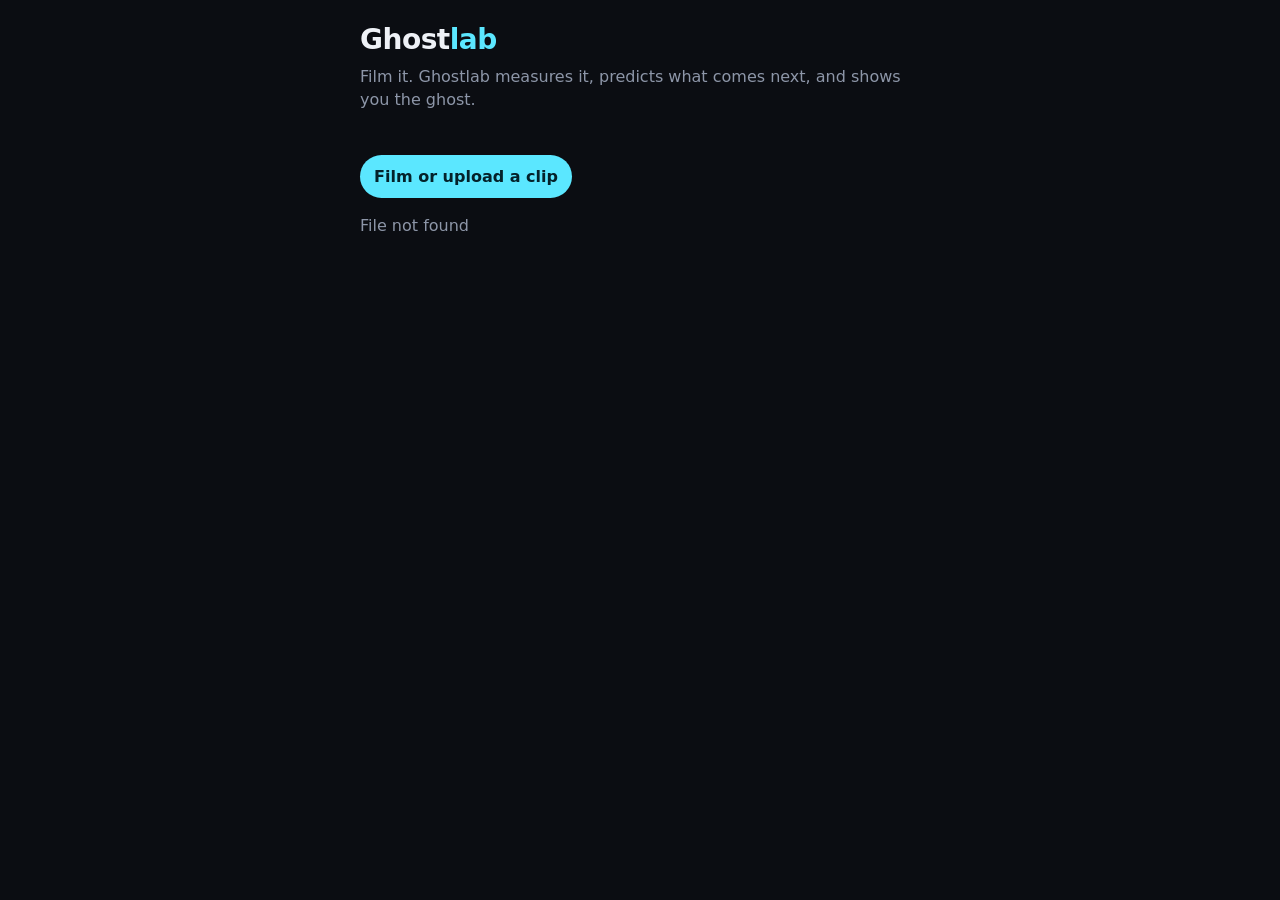
==== web/index.html @ 35b09464 "Phone web app: server, what-if simulate, UI, synthetic dev demos" ====
<!doctype html>
<html lang="en">
<head>
<meta charset="utf-8">
<meta name="viewport" content="width=device-width, initial-scale=1, viewport-fit=cover">
<title>Ghostlab</title>
<link rel="stylesheet" href="style.css">
</head>
<body>
<header>
  <h1>Ghost<span>lab</span></h1>
  <p>Film it. Ghostlab measures it, predicts what comes next, and shows you the ghost.</p>
</header>
<main>
  <section class="picker">
    <div id="demos" class="chips"></div>
    <label class="film">Film or upload a clip<input id="file" type="file" accept="video/*" capture="environment" hidden></label>
  </section>
  <section class="stage" id="stage" hidden>
    <div class="vwrap"><video id="video" playsinline muted loop controls></video><canvas id="overlay"></canvas></div>
    <div class="legend"><i class="real"></i> real path <i class="ghost"></i> ghost twin <i class="what"></i> what-if</div>
  </section>
  <section class="card trust" id="trust" hidden></section>
  <section class="card" id="whatif" hidden>
    <h2>What if&hellip;</h2>
    <div class="chips" id="presets"></div>
    <label>Gravity <b id="gval"></b> m/s&sup2;<input id="g" type="range" min="1" max="26" step="0.1"></label>
    <label id="erow">Bounciness <b id="eval"></b><input id="e" type="range" min="0.1" max="0.98" step="0.01"></label>
  </section>
  <section class="card" id="numbers" hidden></section>
  <section class="card" id="words" hidden></section>
  <p id="msg" class="msg"></p>
</main>
<script src="app.js"></script>
</body>
</html>
---- web/style.css ----
:root{--bg:#0b0d12;--card:#151922;--ink:#eef1f6;--mute:#8d96a8;--real:#ff9f43;--ghost:#5be7ff;--what:#c58bff;--ok:#3ddc97;--bad:#ff5d6c}
*{box-sizing:border-box}
body{margin:0;background:var(--bg);color:var(--ink);font:16px/1.45 system-ui,-apple-system,Segoe UI,sans-serif;padding:0 16px env(safe-area-inset-bottom)}
header{padding:20px 0 8px;max-width:560px;margin:auto}
h1{margin:0;font-size:28px;letter-spacing:-.5px}h1 span{color:var(--ghost)}
header p{margin:4px 0 0;color:var(--mute)}
main{max-width:560px;margin:auto;padding-bottom:40px}
.chips{display:flex;flex-wrap:wrap;gap:8px;margin:12px 0}
.chip,.film{background:var(--card);border:1px solid #262c3a;color:var(--ink);padding:10px 14px;border-radius:999px;font:inherit;cursor:pointer}
.chip.on{border-color:var(--ghost);color:var(--ghost)}
.film{display:inline-block;background:var(--ghost);color:#04222a;font-weight:600;border:0}
.vwrap{position:relative;border-radius:14px;overflow:hidden;background:#000}
video,canvas{display:block;width:100%;height:auto}
canvas{position:absolute;inset:0;pointer-events:none}
.legend{display:flex;gap:14px;font-size:13px;color:var(--mute);margin:8px 2px;align-items:center}
.legend i{display:inline-block;width:10px;height:10px;border-radius:50%;margin-right:4px}
.real{background:var(--real)}.ghost{background:var(--ghost)}.what{background:var(--what)}
.card{background:var(--card);border-radius:14px;padding:14px 16px;margin:12px 0}
.card h2{margin:0 0 6px;font-size:17px}
.badge{display:inline-block;padding:3px 10px;border-radius:999px;font-weight:700;font-size:13px}
.badge.ok{background:rgba(61,220,151,.15);color:var(--ok)}.badge.bad{background:rgba(255,93,108,.15);color:var(--bad)}
.big{font-size:30px;font-weight:700;letter-spacing:-1px}
label{display:block;margin:12px 0 0;color:var(--mute)}label b{color:var(--ink)}
input[type=range]{width:100%;margin:8px 0 0;accent-color:var(--what)}
table{width:100%;border-collapse:collapse}td{padding:5px 0;border-top:1px solid #20263a}td:last-child{text-align:right;font-variant-numeric:tabular-nums}
.msg{color:var(--mute);min-height:1.4em}
.sub{color:var(--mute);font-size:14px}
[hidden]{display:none!important}
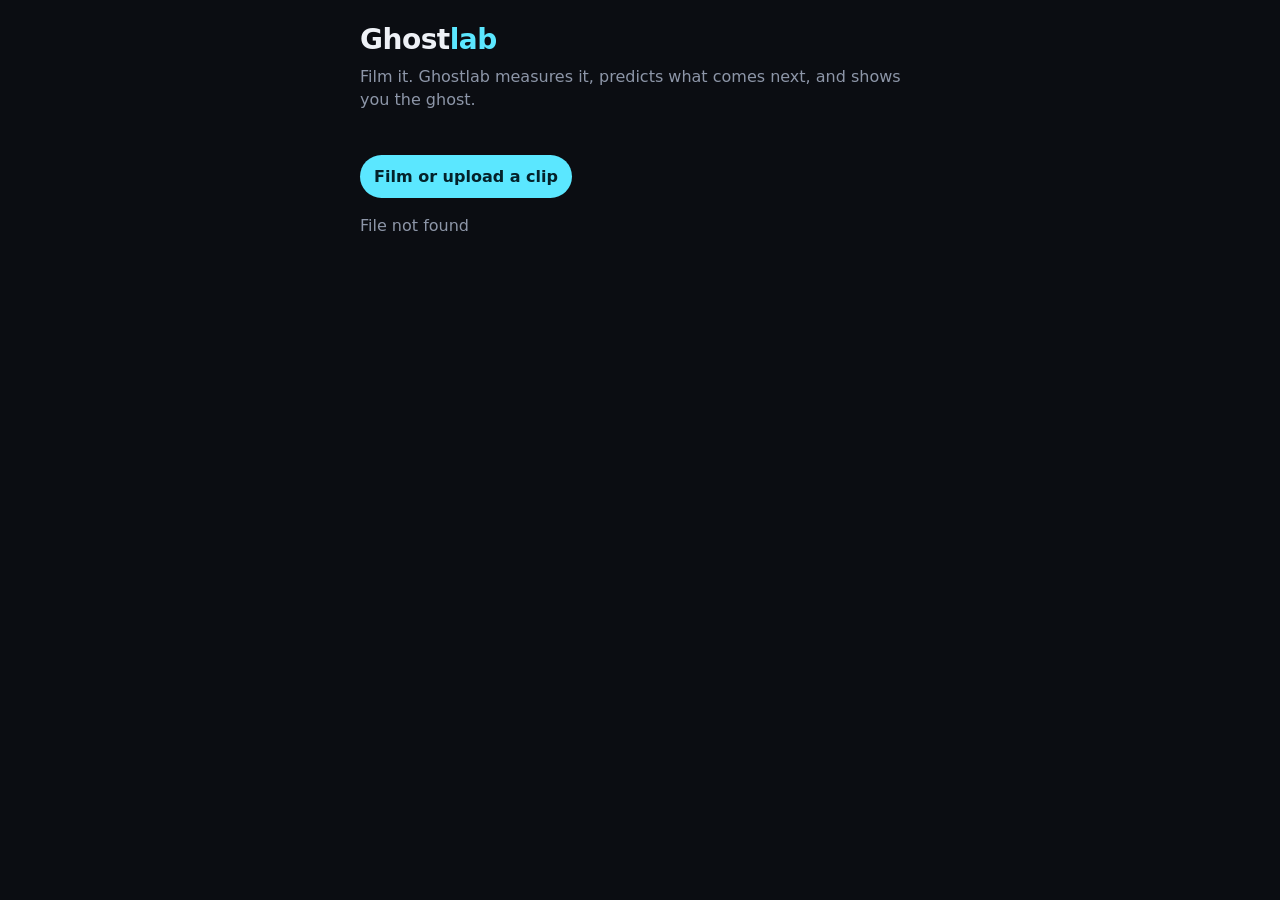
==== commit 1fb2acee: "Spoken and typed what-ifs: Muse Voice Transcribe client, keyword intent, mic UI" ====
--- a/web/index.html
+++ b/web/index.html
@@ -24,6 +24,8 @@
   <section class="card" id="whatif" hidden>
     <h2>What if&hellip;</h2>
     <div class="chips" id="presets"></div>
+    <div class="say"><input id="say" type="text" placeholder="Say or type: what if this was on Mars?"><button class="chip" id="mic">Speak</button></div>
+    <p class="sub" id="heard"></p>
     <label>Gravity <b id="gval"></b> m/s&sup2;<input id="g" type="range" min="1" max="26" step="0.1"></label>
     <label id="erow">Bounciness <b id="eval"></b><input id="e" type="range" min="0.1" max="0.98" step="0.01"></label>
   </section>
--- a/web/style.css
+++ b/web/style.css
@@ -26,3 +26,4 @@
 .msg{color:var(--mute);min-height:1.4em}
 .sub{color:var(--mute);font-size:14px}
 [hidden]{display:none!important}
+.say{display:flex;gap:8px}.say input{flex:1;background:#0f121a;border:1px solid #262c3a;color:var(--ink);border-radius:999px;padding:10px 14px;font:inherit;min-width:0}
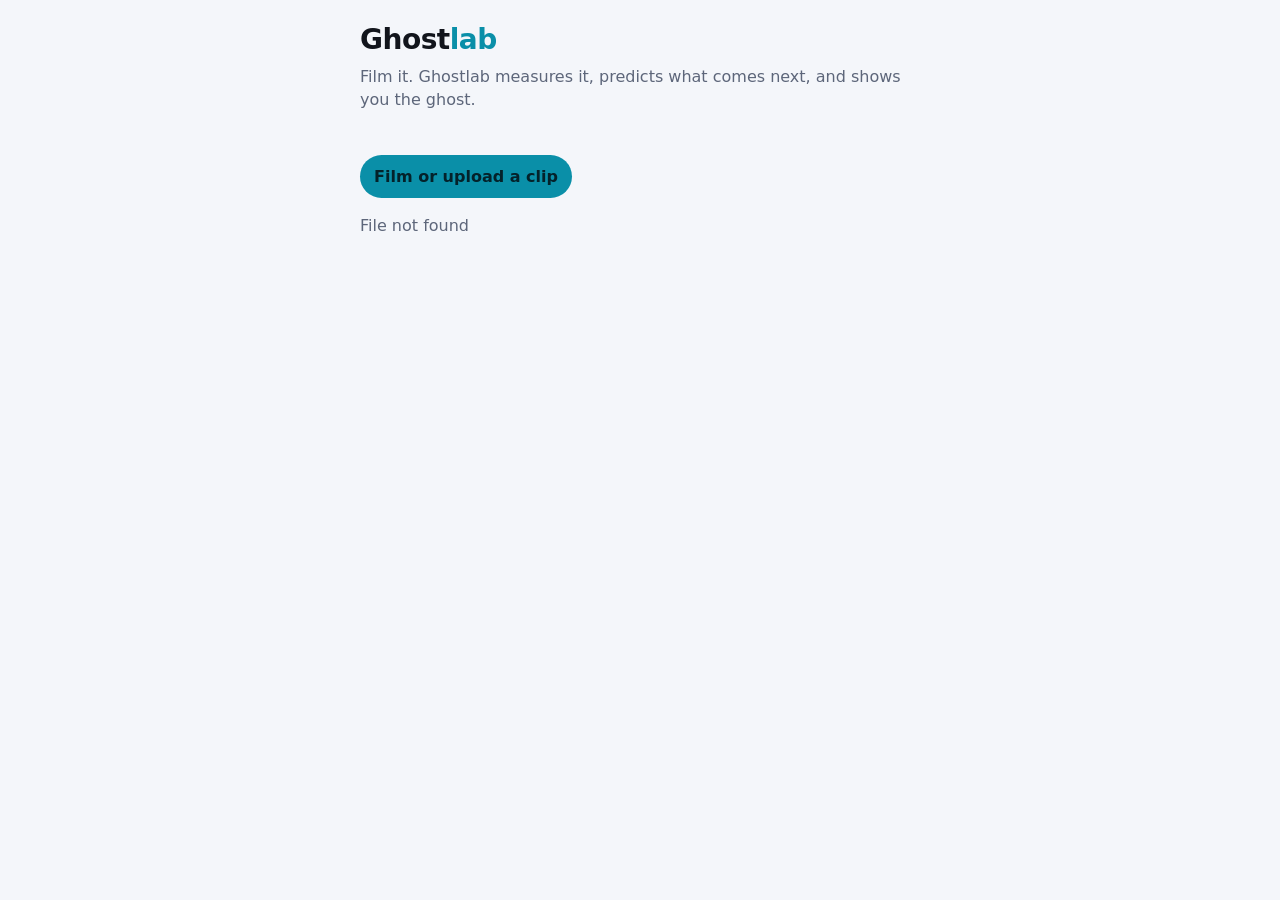
==== commit bcdb7500: "Prediction-test chart from the blind model, refused twins withhold numbers, PWA manifest, light them" ====
--- a/web/index.html
+++ b/web/index.html
@@ -4,6 +4,9 @@
 <meta charset="utf-8">
 <meta name="viewport" content="width=device-width, initial-scale=1, viewport-fit=cover">
 <title>Ghostlab</title>
+<meta name="theme-color" content="#0b0d12">
+<link rel="icon" href="icon.svg" type="image/svg+xml">
+<link rel="manifest" href="manifest.webmanifest">
 <link rel="stylesheet" href="style.css">
 </head>
 <body>
@@ -17,10 +20,15 @@
     <label class="film">Film or upload a clip<input id="file" type="file" accept="video/*" capture="environment" hidden></label>
   </section>
   <section class="stage" id="stage" hidden>
-    <div class="vwrap"><video id="video" playsinline muted loop controls></video><canvas id="overlay"></canvas></div>
+    <div class="vwrap"><span id="tag" class="tag" hidden></span><video id="video" playsinline muted loop controls></video><canvas id="overlay"></canvas></div>
     <div class="legend"><i class="real"></i> real path <i class="ghost"></i> ghost twin <i class="what"></i> what-if</div>
   </section>
   <section class="card trust" id="trust" hidden></section>
+  <section class="card" id="chart" hidden>
+    <h2>The prediction test</h2>
+    <canvas id="plot" role="img" aria-label="Height over time: real points, the fitted curve, and where the prediction began"></canvas>
+    <p class="sub">Everything left of the dashed line was used to fit. Everything right of it was predicted blind.</p>
+  </section>
   <section class="card" id="whatif" hidden>
     <h2>What if&hellip;</h2>
     <div class="chips" id="presets"></div>
@@ -31,7 +39,7 @@
   </section>
   <section class="card" id="numbers" hidden></section>
   <section class="card" id="words" hidden></section>
-  <p id="msg" class="msg"></p>
+  <p id="msg" class="msg" role="status" aria-live="polite"></p>
 </main>
 <script src="app.js"></script>
 </body>
--- a/web/style.css
+++ b/web/style.css
@@ -27,3 +27,10 @@
 .sub{color:var(--mute);font-size:14px}
 [hidden]{display:none!important}
 .say{display:flex;gap:8px}.say input{flex:1;background:#0f121a;border:1px solid #262c3a;color:var(--ink);border-radius:999px;padding:10px 14px;font:inherit;min-width:0}
+#plot{position:static;width:100%;height:190px;margin:6px 0}
+.tag{position:absolute;top:10px;left:10px;z-index:2;background:rgba(0,0,0,.6);color:#ffd9a0;font-size:12px;padding:3px 9px;border-radius:999px}
+.chip:focus-visible,.film:focus-within,input:focus-visible{outline:2px solid var(--ghost);outline-offset:2px}
+.chip{min-height:44px}.spin{display:inline-block;width:14px;height:14px;border:2px solid var(--mute);border-top-color:var(--ghost);border-radius:50%;animation:sp 1s linear infinite;vertical-align:-2px;margin-right:6px}
+@keyframes sp{to{transform:rotate(360deg)}}
+@media (prefers-reduced-motion:reduce){.spin{animation:none}}
+@media (prefers-color-scheme:light){:root{--ghost:#0a8fa8;--what:#8a4fd6;--real:#e07b12;--bg:#f4f6fa;--card:#fff;--ink:#12151c;--mute:#5d667a}.chip,.film{border-color:#dfe3ec}.say input{background:#f4f6fa;border-color:#dfe3ec}td{border-color:#e6e9f1}}
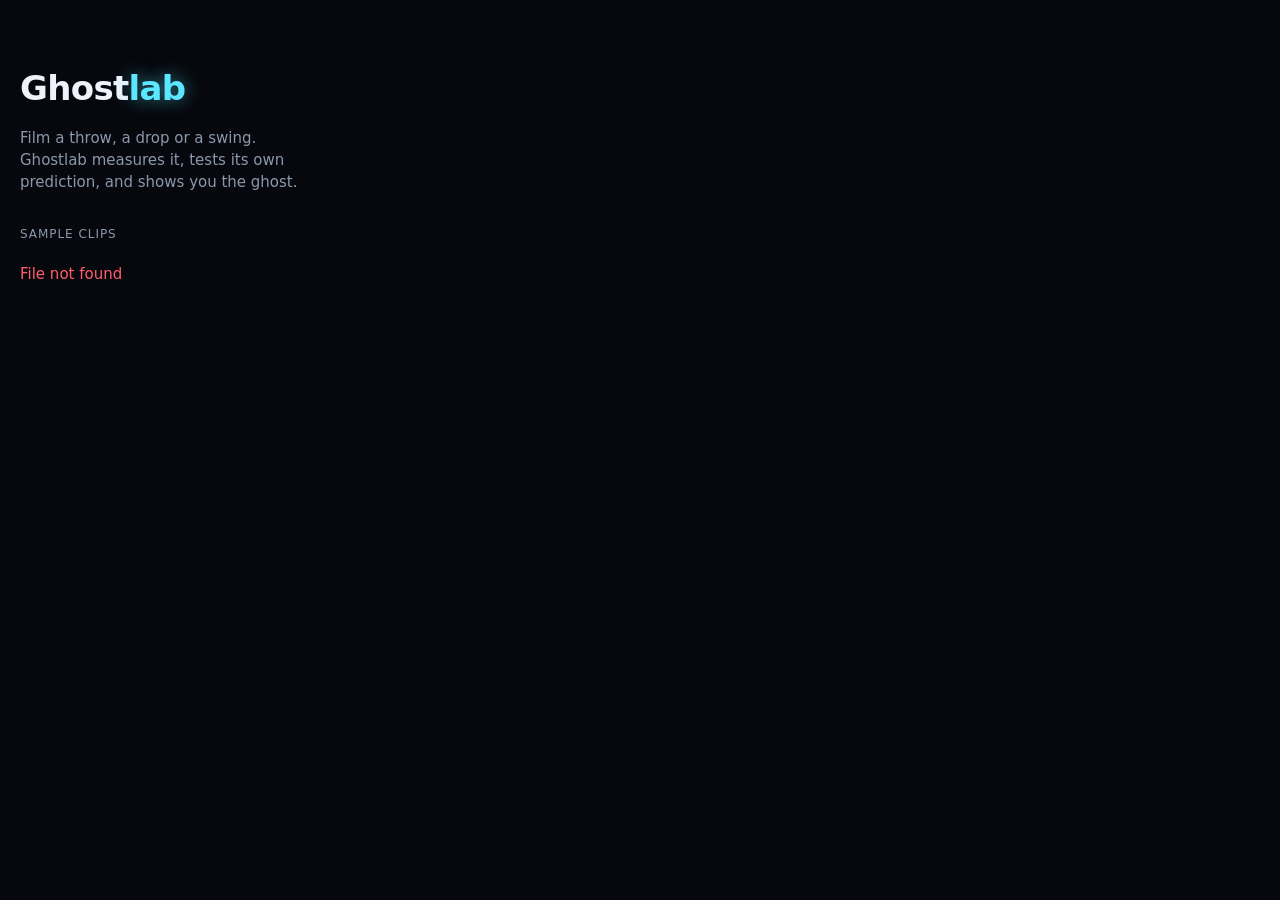
==== commit 17b8d144: "Dark shell, design tokens, screen state machine and ghost canvas module; sample clips re-encoded to " ====
--- a/web/index.html
+++ b/web/index.html
@@ -4,43 +4,34 @@
 <meta charset="utf-8">
 <meta name="viewport" content="width=device-width, initial-scale=1, viewport-fit=cover">
 <title>Ghostlab</title>
-<meta name="theme-color" content="#0b0d12">
+<meta name="theme-color" content="#06080d">
 <link rel="icon" href="icon.svg" type="image/svg+xml">
 <link rel="manifest" href="manifest.webmanifest">
 <link rel="stylesheet" href="style.css">
 </head>
-<body>
-<header>
-  <h1>Ghost<span>lab</span></h1>
-  <p>Film it. Ghostlab measures it, predicts what comes next, and shows you the ghost.</p>
-</header>
-<main>
-  <section class="picker">
-    <div id="demos" class="chips"></div>
-    <label class="film">Film or upload a clip<input id="file" type="file" accept="video/*" capture="environment" hidden></label>
-  </section>
-  <section class="stage" id="stage" hidden>
-    <div class="vwrap"><span id="tag" class="tag" hidden></span><video id="video" playsinline muted loop controls></video><canvas id="overlay"></canvas></div>
-    <div class="legend"><i class="real"></i> real path <i class="ghost"></i> ghost twin <i class="what"></i> what-if</div>
-  </section>
-  <section class="card trust" id="trust" hidden></section>
-  <section class="card" id="chart" hidden>
-    <h2>The prediction test</h2>
-    <canvas id="plot" role="img" aria-label="Height over time: real points, the fitted curve, and where the prediction began"></canvas>
-    <p class="sub">Everything left of the dashed line was used to fit. Everything right of it was predicted blind.</p>
-  </section>
-  <section class="card" id="whatif" hidden>
-    <h2>What if&hellip;</h2>
-    <div class="chips" id="presets"></div>
-    <div class="say"><input id="say" type="text" placeholder="Say or type: what if this was on Mars?"><button class="chip" id="mic">Speak</button></div>
-    <p class="sub" id="heard"></p>
-    <label>Gravity <b id="gval"></b> m/s&sup2;<input id="g" type="range" min="1" max="26" step="0.1"></label>
-    <label id="erow">Bounciness <b id="eval"></b><input id="e" type="range" min="0.1" max="0.98" step="0.01"></label>
-  </section>
-  <section class="card" id="numbers" hidden></section>
-  <section class="card" id="words" hidden></section>
-  <p id="msg" class="msg" role="status" aria-live="polite"></p>
-</main>
-<script src="app.js"></script>
+<body data-screen="capture">
+<div id="stage"><video id="video" playsinline muted loop></video><canvas id="overlay"></canvas></div>
+
+<section data-screen="capture" class="screen">
+  <h1 class="wordmark">Ghost<span>lab</span></h1>
+  <p class="lede">Film a throw, a drop or a swing. Ghostlab measures it, tests its own prediction, and shows you the ghost.</p>
+  <p class="label">Sample clips</p>
+  <div id="demos" class="chips"></div>
+  <p class="msg" role="status" aria-live="polite"></p>
+</section>
+
+<section data-screen="analysing" class="screen" hidden></section>
+<section data-screen="confirm" class="screen" hidden></section>
+
+<section data-screen="verdict" class="screen over" hidden>
+  <span class="tag" hidden>Sample clip (synthetic)</span>
+  <div class="verdict-card">
+    <span class="badge"></span>
+    <span class="off"></span>
+  </div>
+</section>
+
+<section data-screen="playground" class="screen over" hidden></section>
+<script type="module" src="js/screens.js"></script>
 </body>
 </html>
--- a/web/style.css
+++ b/web/style.css
@@ -1,36 +1,39 @@
-:root{--bg:#0b0d12;--card:#151922;--ink:#eef1f6;--mute:#8d96a8;--real:#ff9f43;--ghost:#5be7ff;--what:#c58bff;--ok:#3ddc97;--bad:#ff5d6c}
-*{box-sizing:border-box}
-body{margin:0;background:var(--bg);color:var(--ink);font:16px/1.45 system-ui,-apple-system,Segoe UI,sans-serif;padding:0 16px env(safe-area-inset-bottom)}
-header{padding:20px 0 8px;max-width:560px;margin:auto}
-h1{margin:0;font-size:28px;letter-spacing:-.5px}h1 span{color:var(--ghost)}
-header p{margin:4px 0 0;color:var(--mute)}
-main{max-width:560px;margin:auto;padding-bottom:40px}
-.chips{display:flex;flex-wrap:wrap;gap:8px;margin:12px 0}
-.chip,.film{background:var(--card);border:1px solid #262c3a;color:var(--ink);padding:10px 14px;border-radius:999px;font:inherit;cursor:pointer}
-.chip.on{border-color:var(--ghost);color:var(--ghost)}
-.film{display:inline-block;background:var(--ghost);color:#04222a;font-weight:600;border:0}
-.vwrap{position:relative;border-radius:14px;overflow:hidden;background:#000}
-video,canvas{display:block;width:100%;height:auto}
-canvas{position:absolute;inset:0;pointer-events:none}
-.legend{display:flex;gap:14px;font-size:13px;color:var(--mute);margin:8px 2px;align-items:center}
-.legend i{display:inline-block;width:10px;height:10px;border-radius:50%;margin-right:4px}
-.real{background:var(--real)}.ghost{background:var(--ghost)}.what{background:var(--what)}
-.card{background:var(--card);border-radius:14px;padding:14px 16px;margin:12px 0}
-.card h2{margin:0 0 6px;font-size:17px}
-.badge{display:inline-block;padding:3px 10px;border-radius:999px;font-weight:700;font-size:13px}
-.badge.ok{background:rgba(61,220,151,.15);color:var(--ok)}.badge.bad{background:rgba(255,93,108,.15);color:var(--bad)}
-.big{font-size:30px;font-weight:700;letter-spacing:-1px}
-label{display:block;margin:12px 0 0;color:var(--mute)}label b{color:var(--ink)}
-input[type=range]{width:100%;margin:8px 0 0;accent-color:var(--what)}
-table{width:100%;border-collapse:collapse}td{padding:5px 0;border-top:1px solid #20263a}td:last-child{text-align:right;font-variant-numeric:tabular-nums}
-.msg{color:var(--mute);min-height:1.4em}
-.sub{color:var(--mute);font-size:14px}
-[hidden]{display:none!important}
-.say{display:flex;gap:8px}.say input{flex:1;background:#0f121a;border:1px solid #262c3a;color:var(--ink);border-radius:999px;padding:10px 14px;font:inherit;min-width:0}
-#plot{position:static;width:100%;height:190px;margin:6px 0}
-.tag{position:absolute;top:10px;left:10px;z-index:2;background:rgba(0,0,0,.6);color:#ffd9a0;font-size:12px;padding:3px 9px;border-radius:999px}
-.chip:focus-visible,.film:focus-within,input:focus-visible{outline:2px solid var(--ghost);outline-offset:2px}
-.chip{min-height:44px}.spin{display:inline-block;width:14px;height:14px;border:2px solid var(--mute);border-top-color:var(--ghost);border-radius:50%;animation:sp 1s linear infinite;vertical-align:-2px;margin-right:6px}
-@keyframes sp{to{transform:rotate(360deg)}}
-@media (prefers-reduced-motion:reduce){.spin{animation:none}}
-@media (prefers-color-scheme:light){:root{--ghost:#0a8fa8;--what:#8a4fd6;--real:#e07b12;--bg:#f4f6fa;--card:#fff;--ink:#12151c;--mute:#5d667a}.chip,.film{border-color:#dfe3ec}.say input{background:#f4f6fa;border-color:#dfe3ec}td{border-color:#e6e9f1}}
+:root {
+  --bg: #06080d; --card: #10141d; --ink: #eef3fb; --mute: #8b97ab;
+  --real: #ff9f43; --ghost: #5be7ff; --what: #c58bff; --ok: #3ddc84; --bad: #ff5d6c;
+  --glow: 0 0 18px rgba(91, 231, 255, .55);
+  --space-1: 6px; --space-2: 12px; --space-3: 20px; --space-4: 32px;
+  --t-1: 12px; --t-2: 15px; --t-3: 20px; --t-4: 34px;
+}
+* { box-sizing: border-box; }
+html, body { margin: 0; height: 100%; background: var(--bg); color: var(--ink); overflow-x: hidden;
+  font: var(--t-2)/1.45 system-ui, -apple-system, "Segoe UI", sans-serif; }
+button { font: inherit; color: inherit; }
+
+#stage { position: fixed; inset: 0; background: #000; display: none; }
+#stage video, #stage canvas { position: absolute; inset: 0; width: 100%; height: 100%; object-fit: contain; }
+body:not([data-screen="capture"]) #stage { display: block; }
+
+.screen { position: relative; z-index: 1; min-height: 100%; padding: calc(var(--space-4) + env(safe-area-inset-top)) var(--space-3) calc(var(--space-3) + env(safe-area-inset-bottom)); }
+.screen[hidden] { display: none; }
+.screen.over { position: fixed; inset: 0; pointer-events: none; min-height: 0; padding: 0; }
+.screen.over > * { pointer-events: auto; }
+
+.wordmark { font-size: var(--t-4); margin: var(--space-4) 0 var(--space-2); letter-spacing: -.02em; }
+.wordmark span { color: var(--ghost); text-shadow: var(--glow); }
+.lede { color: var(--mute); max-width: 32ch; }
+.label { color: var(--mute); font-size: var(--t-1); text-transform: uppercase; letter-spacing: .08em; margin: var(--space-4) 0 var(--space-1); }
+.chips { display: flex; flex-wrap: wrap; gap: var(--space-1); }
+.chip { background: var(--card); border: 1px solid #222a38; border-radius: 999px; padding: 8px 14px; cursor: pointer; }
+.chip:hover, .chip.on { border-color: var(--ghost); }
+.msg { color: var(--bad); min-height: 1.4em; }
+
+.tag { position: absolute; top: calc(var(--space-2) + env(safe-area-inset-top)); left: var(--space-2); background: rgba(6, 8, 13, .75);
+  border: 1px solid #222a38; border-radius: 999px; padding: 3px 10px; font-size: var(--t-1); color: var(--mute); }
+.verdict-card { position: absolute; left: 0; right: 0; bottom: 0; background: rgba(16, 20, 29, .92); backdrop-filter: blur(10px);
+  border-radius: 20px 20px 0 0; padding: var(--space-3) var(--space-3) calc(var(--space-3) + env(safe-area-inset-bottom));
+  display: flex; align-items: center; gap: var(--space-2); }
+.badge { font-weight: 700; letter-spacing: .08em; border-radius: 8px; padding: 6px 12px; }
+.badge.ok { background: rgba(61, 220, 132, .15); color: var(--ok); border: 1px solid var(--ok); }
+.badge.bad { background: rgba(255, 93, 108, .15); color: var(--bad); border: 1px solid var(--bad); }
+.off { font-size: var(--t-3); }
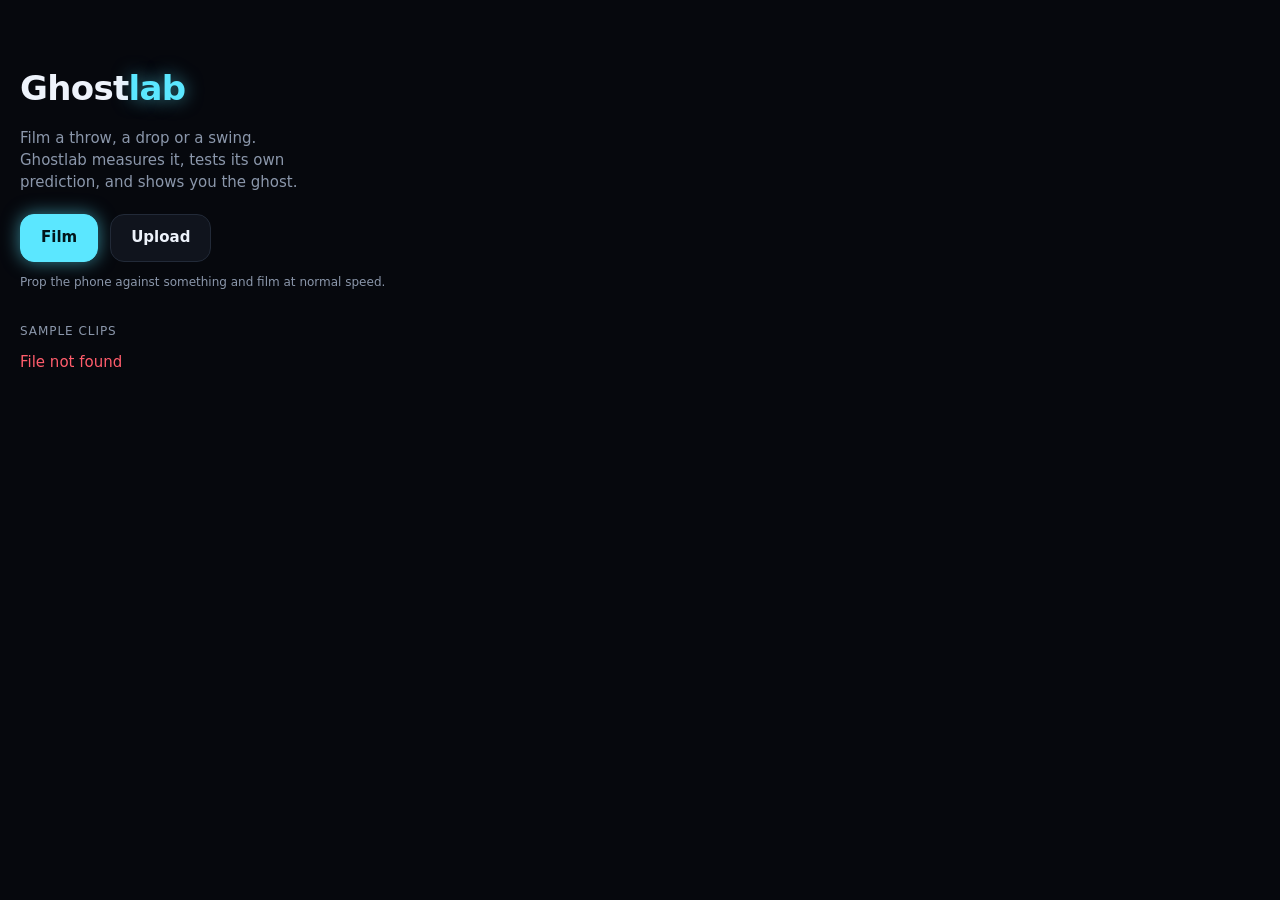
==== commit 84196593: "Capture, Analysing, Confirm, Verdict, Playground screens; voice what-ifs and in-browser clip export" ====
--- a/web/index.html
+++ b/web/index.html
@@ -15,23 +15,75 @@
 <section data-screen="capture" class="screen">
   <h1 class="wordmark">Ghost<span>lab</span></h1>
   <p class="lede">Film a throw, a drop or a swing. Ghostlab measures it, tests its own prediction, and shows you the ghost.</p>
+  <div class="actions">
+    <label class="btn primary">Film<input id="film-input" type="file" accept="video/*" capture="environment" hidden></label>
+    <label class="btn">Upload<input id="upload-input" type="file" accept="video/*" hidden></label>
+  </div>
+  <p class="hint">Prop the phone against something and film at normal speed.</p>
   <p class="label">Sample clips</p>
   <div id="demos" class="chips"></div>
   <p class="msg" role="status" aria-live="polite"></p>
 </section>
 
-<section data-screen="analysing" class="screen" hidden></section>
-<section data-screen="confirm" class="screen" hidden></section>
+<section data-screen="analysing" class="screen over" hidden>
+  <div class="scan" aria-hidden="true"></div>
+  <p class="status" role="status" aria-live="polite"><span class="spin"></span><span class="status-text"></span></p>
+  <div class="dock err" hidden>
+    <p class="err-text"></p>
+    <button class="btn primary" id="film-again">Film again</button>
+  </div>
+</section>
+
+<section data-screen="confirm" class="screen over" hidden>
+  <div class="dock">
+    <p class="label">Is this right?</p>
+    <p class="detected">Detected: <b class="obj"></b></p>
+    <p class="sub">Its size sets the scale of everything. Pick the real size.</p>
+    <div class="chips sizes"></div>
+    <label class="custom" hidden>Size in cm <input id="custom-cm" type="number" inputmode="decimal" min="1" max="999" step="any" placeholder="e.g. 7"></label>
+    <p class="msg" role="status" aria-live="polite"></p>
+    <button class="btn primary wide" id="confirm-go">Confirm and measure</button>
+  </div>
+</section>
 
 <section data-screen="verdict" class="screen over" hidden>
   <span class="tag" hidden>Sample clip (synthetic)</span>
-  <div class="verdict-card">
-    <span class="badge"></span>
-    <span class="off"></span>
+  <div class="dock sheet">
+    <div class="handle" role="button" tabindex="0" aria-label="Show the prediction test" aria-expanded="false"><i></i></div>
+    <div class="row">
+      <span class="badge"></span>
+      <span class="off"></span>
+    </div>
+    <p class="reason" hidden></p>
+    <div class="row buttons">
+      <button class="btn" id="replay">Replay</button>
+      <button class="btn primary" id="to-playground" hidden>What if&hellip;</button>
+      <button class="btn" id="film-again-v" hidden>Film again</button>
+    </div>
+    <div class="sheet-body" hidden>
+      <h2>The prediction test</h2>
+      <canvas id="plot" role="img" aria-label="Height over time: real points, the fitted curve, and where the prediction began"></canvas>
+      <p class="sub">Left of the dashed line was used to fit. Right of it was predicted blind.</p>
+      <div id="numbers"></div>
+      <div id="words"></div>
+    </div>
   </div>
 </section>
 
-<section data-screen="playground" class="screen over" hidden></section>
+<section data-screen="playground" class="screen over" hidden>
+  <button class="btn back" id="back">&larr; Back</button>
+  <div class="dock">
+    <div class="chips presets"></div>
+    <label class="slider">Gravity <b id="gval"></b> m/s&sup2;<input id="g" type="range" min="1" max="26" step="0.1"></label>
+    <label class="slider" id="erow">Bounciness <b id="eval"></b><input id="e" type="range" min="0.1" max="0.98" step="0.01"></label>
+    <div class="say"><input id="say" type="text" placeholder="Type: what if this was on Mars?" aria-label="What-if"><button class="btn mic" id="mic">Hold to talk</button></div>
+    <p class="sub heard"></p>
+    <div class="row buttons">
+      <button class="btn" id="export">Export clip</button>
+    </div>
+    <p class="msg" role="status" aria-live="polite"></p>
+  </div>
+</section>
 <script type="module" src="js/screens.js"></script>
 </body>
 </html>
--- a/web/style.css
+++ b/web/style.css
@@ -1,5 +1,5 @@
 :root {
-  --bg: #06080d; --card: #10141d; --ink: #eef3fb; --mute: #8b97ab;
+  --bg: #06080d; --card: #10141d; --ink: #eef3fb; --mute: #8b97ab; --line: #222a38;
   --real: #ff9f43; --ghost: #5be7ff; --what: #c58bff; --ok: #3ddc84; --bad: #ff5d6c;
   --glow: 0 0 18px rgba(91, 231, 255, .55);
   --space-1: 6px; --space-2: 12px; --space-3: 20px; --space-4: 32px;
@@ -8,7 +8,9 @@
 * { box-sizing: border-box; }
 html, body { margin: 0; height: 100%; background: var(--bg); color: var(--ink); overflow-x: hidden;
   font: var(--t-2)/1.45 system-ui, -apple-system, "Segoe UI", sans-serif; }
-button { font: inherit; color: inherit; }
+button, input { font: inherit; color: inherit; }
+[hidden] { display: none !important; }
+h2 { font-size: var(--t-2); margin: var(--space-3) 0 var(--space-1); }
 
 #stage { position: fixed; inset: 0; background: #000; display: none; }
 #stage video, #stage canvas { position: absolute; inset: 0; width: 100%; height: 100%; object-fit: contain; }
@@ -22,18 +24,68 @@
 .wordmark { font-size: var(--t-4); margin: var(--space-4) 0 var(--space-2); letter-spacing: -.02em; }
 .wordmark span { color: var(--ghost); text-shadow: var(--glow); }
 .lede { color: var(--mute); max-width: 32ch; }
+.hint { color: var(--mute); font-size: var(--t-1); }
 .label { color: var(--mute); font-size: var(--t-1); text-transform: uppercase; letter-spacing: .08em; margin: var(--space-4) 0 var(--space-1); }
+.sub { color: var(--mute); font-size: 13px; margin: var(--space-1) 0; }
+.msg { color: var(--bad); min-height: 1.4em; margin: var(--space-1) 0; }
+
+.actions { display: flex; gap: var(--space-2); margin: var(--space-3) 0 var(--space-2); }
+.btn { display: inline-flex; align-items: center; justify-content: center; min-height: 48px; padding: 0 var(--space-3); border-radius: 14px;
+  background: var(--card); border: 1px solid var(--line); cursor: pointer; font-weight: 600; user-select: none; touch-action: manipulation; }
+.btn.primary { background: var(--ghost); color: #02161b; border-color: var(--ghost); box-shadow: var(--glow); }
+.btn.wide { width: 100%; }
+.btn:disabled { opacity: .5; }
 .chips { display: flex; flex-wrap: wrap; gap: var(--space-1); }
-.chip { background: var(--card); border: 1px solid #222a38; border-radius: 999px; padding: 8px 14px; cursor: pointer; }
-.chip:hover, .chip.on { border-color: var(--ghost); }
-.msg { color: var(--bad); min-height: 1.4em; }
+.chip { min-height: 44px; background: var(--card); border: 1px solid var(--line); border-radius: 999px; padding: 0 16px; cursor: pointer; }
+.chip:hover, .chip.on { border-color: var(--ghost); color: var(--ghost); }
+
+.dock { position: absolute; left: 0; right: 0; bottom: 0; background: rgba(16, 20, 29, .93); backdrop-filter: blur(12px);
+  border-radius: 22px 22px 0 0; padding: var(--space-3) var(--space-3) calc(var(--space-3) + env(safe-area-inset-bottom)); }
+.dock .label { margin-top: 0; }
+.row { display: flex; align-items: center; gap: var(--space-2); }
+.row.buttons { margin-top: var(--space-2); flex-wrap: wrap; }
+.row.buttons .btn { flex: 1; }
 
 .tag { position: absolute; top: calc(var(--space-2) + env(safe-area-inset-top)); left: var(--space-2); background: rgba(6, 8, 13, .75);
-  border: 1px solid #222a38; border-radius: 999px; padding: 3px 10px; font-size: var(--t-1); color: var(--mute); }
-.verdict-card { position: absolute; left: 0; right: 0; bottom: 0; background: rgba(16, 20, 29, .92); backdrop-filter: blur(10px);
-  border-radius: 20px 20px 0 0; padding: var(--space-3) var(--space-3) calc(var(--space-3) + env(safe-area-inset-bottom));
-  display: flex; align-items: center; gap: var(--space-2); }
+  border: 1px solid var(--line); border-radius: 999px; padding: 3px 10px; font-size: var(--t-1); color: var(--mute); }
 .badge { font-weight: 700; letter-spacing: .08em; border-radius: 8px; padding: 6px 12px; }
 .badge.ok { background: rgba(61, 220, 132, .15); color: var(--ok); border: 1px solid var(--ok); }
 .badge.bad { background: rgba(255, 93, 108, .15); color: var(--bad); border: 1px solid var(--bad); }
 .off { font-size: var(--t-3); }
+.reason { color: var(--ink); margin: var(--space-2) 0 0; }
+
+.spin { display: inline-block; width: 14px; height: 14px; border: 2px solid var(--line); border-top-color: var(--ghost); border-radius: 50%;
+  animation: turn .8s linear infinite; margin-right: 10px; vertical-align: -2px; }
+@keyframes turn { to { transform: rotate(360deg); } }
+.status { position: absolute; left: 0; right: 0; top: calc(var(--space-3) + env(safe-area-inset-top)); text-align: center; margin: 0;
+  text-shadow: 0 1px 8px #000; }
+.scan { position: absolute; left: 0; right: 0; height: 2px; background: var(--ghost); box-shadow: var(--glow); opacity: .7; animation: sweep 2.2s ease-in-out infinite alternate; }
+@keyframes sweep { from { top: 18%; } to { top: 78%; } }
+.err { text-align: center; }
+.err[hidden] { display: none; }
+.err-text { margin-top: 0; }
+
+.detected { font-size: var(--t-3); margin: 0; }
+.sizes { margin: var(--space-2) 0; }
+.custom { display: block; margin: var(--space-1) 0; color: var(--mute); }
+.custom[hidden] { display: none; }
+.custom input, .say input { min-height: 44px; width: 100%; background: #0a0d14; border: 1px solid var(--line); border-radius: 12px; padding: 0 var(--space-2); }
+
+.handle { display: flex; justify-content: center; padding: 0 0 var(--space-2); margin-top: -8px; cursor: grab; touch-action: none; min-height: 28px; align-items: center; }
+.handle i { width: 44px; height: 5px; border-radius: 3px; background: var(--line); }
+.sheet-body { max-height: 50vh; overflow-y: auto; overscroll-behavior: contain; }
+.sheet-body[hidden] { display: none; }
+#plot { width: 100%; height: 170px; display: block; }
+table { width: 100%; border-collapse: collapse; }
+td { padding: 6px 0; border-bottom: 1px solid var(--line); }
+td:last-child { text-align: right; }
+
+.back { position: absolute; top: calc(var(--space-2) + env(safe-area-inset-top)); left: var(--space-2); background: rgba(6, 8, 13, .75); }
+.slider { display: block; margin: var(--space-2) 0; color: var(--mute); }
+.slider b { color: var(--what); }
+.slider[hidden] { display: none; }
+input[type=range] { width: 100%; height: 36px; accent-color: var(--what); }
+.say { display: flex; gap: var(--space-1); margin-top: var(--space-2); }
+.say .mic { flex: 0 0 auto; padding: 0 14px; touch-action: none; }
+.say .mic.rec { border-color: var(--bad); color: var(--bad); }
+.presets .chip.on { border-color: var(--what); color: var(--what); }
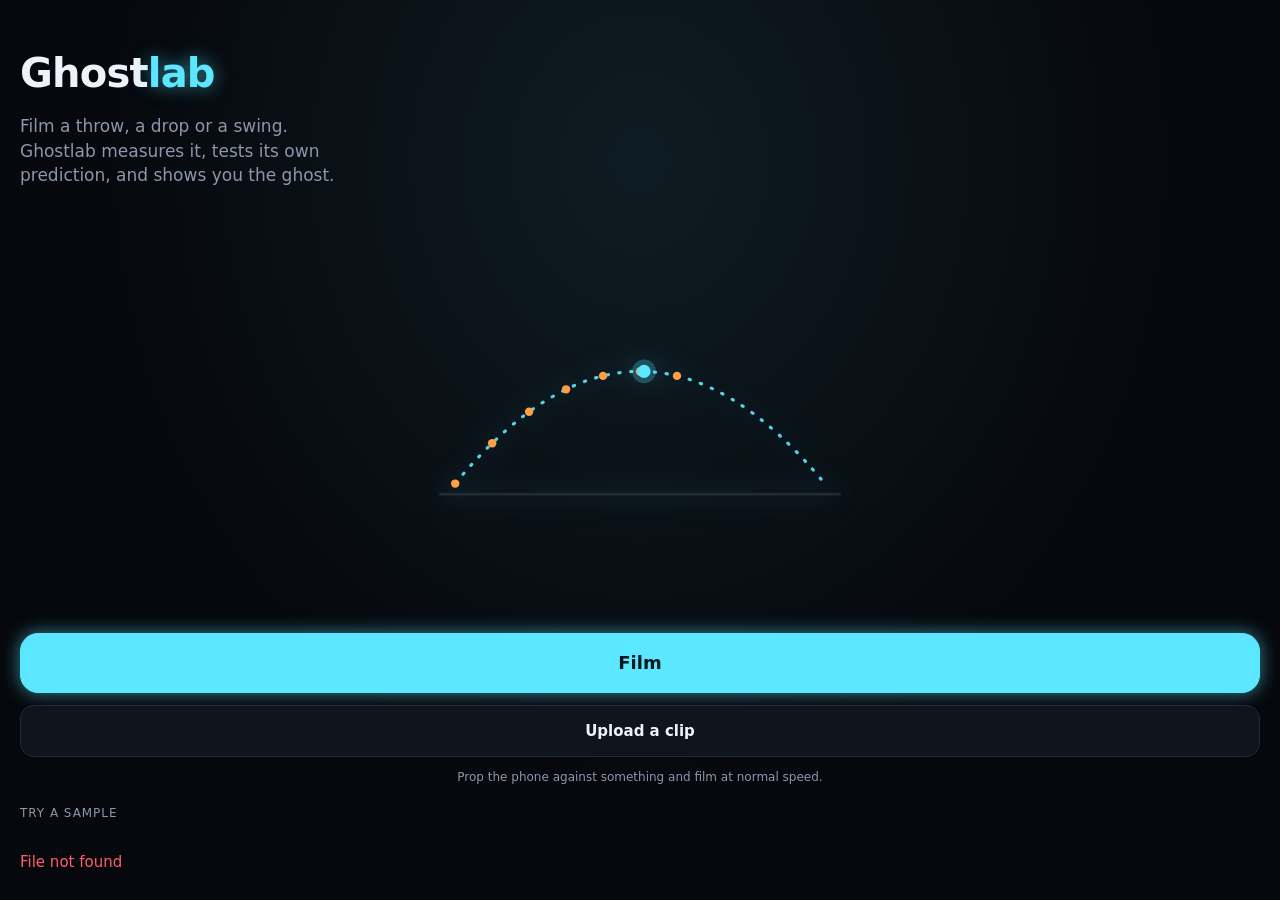
==== commit 778a53c6: "UI polish: thumb-zone Capture with ghost-arc hero and sample cards, lab-grid stage, Confirm clears t" ====
--- a/web/index.html
+++ b/web/index.html
@@ -12,17 +12,26 @@
 <body data-screen="capture">
 <div id="stage"><video id="video" playsinline muted loop></video><canvas id="overlay"></canvas></div>
 
-<section data-screen="capture" class="screen">
-  <h1 class="wordmark">Ghost<span>lab</span></h1>
-  <p class="lede">Film a throw, a drop or a swing. Ghostlab measures it, tests its own prediction, and shows you the ghost.</p>
-  <div class="actions">
-    <label class="btn primary">Film<input id="film-input" type="file" accept="video/*" capture="environment" hidden></label>
-    <label class="btn">Upload<input id="upload-input" type="file" accept="video/*" hidden></label>
+<section data-screen="capture" class="screen capture">
+  <header>
+    <h1 class="wordmark">Ghost<span>lab</span></h1>
+    <p class="lede">Film a throw, a drop or a swing. Ghostlab measures it, tests its own prediction, and shows you the ghost.</p>
+  </header>
+  <svg class="hero" viewBox="0 0 320 150" aria-hidden="true" focusable="false">
+    <path id="arc" d="M20 130 Q160 -40 300 130" fill="none" stroke="var(--ghost)" stroke-width="2.4" stroke-linecap="round" stroke-dasharray="1 8" opacity=".9"/>
+    <circle cx="20.0" cy="130.0" r="3.2" fill="var(--real)"/><circle cx="48.0" cy="99.4" r="3.2" fill="var(--real)"/><circle cx="76.0" cy="75.6" r="3.2" fill="var(--real)"/><circle cx="104.0" cy="58.6" r="3.2" fill="var(--real)"/><circle cx="132.0" cy="48.4" r="3.2" fill="var(--real)"/><circle cx="160.0" cy="45.0" r="3.2" fill="var(--real)"/><circle cx="188.0" cy="48.4" r="3.2" fill="var(--real)"/>
+    <circle r="9" fill="var(--ghost)" opacity=".25"><animateMotion dur="3.4s" repeatCount="indefinite" keyPoints="0;1;1" keyTimes="0;.8;1" calcMode="linear"><mpath href="#arc"/></animateMotion></circle>
+    <circle r="5" fill="var(--ghost)"><animateMotion dur="3.4s" repeatCount="indefinite" keyPoints="0;1;1" keyTimes="0;.8;1" calcMode="linear"><mpath href="#arc"/></animateMotion></circle>
+    <line x1="8" y1="138" x2="312" y2="138" stroke="var(--line)" stroke-width="2"/>
+  </svg>
+  <div class="bottom">
+    <label class="btn primary big">Film<input id="film-input" type="file" accept="video/*" capture="environment" hidden></label>
+    <label class="btn wide">Upload a clip<input id="upload-input" type="file" accept="video/*" hidden></label>
+    <p class="hint">Prop the phone against something and film at normal speed.</p>
+    <p class="label">Try a sample</p>
+    <div id="demos" class="cards"></div>
+    <p class="msg" role="status" aria-live="polite"></p>
   </div>
-  <p class="hint">Prop the phone against something and film at normal speed.</p>
-  <p class="label">Sample clips</p>
-  <div id="demos" class="chips"></div>
-  <p class="msg" role="status" aria-live="polite"></p>
 </section>
 
 <section data-screen="analysing" class="screen over" hidden>
--- a/web/style.css
+++ b/web/style.css
@@ -12,7 +12,11 @@
 [hidden] { display: none !important; }
 h2 { font-size: var(--t-2); margin: var(--space-3) 0 var(--space-1); }
 
-#stage { position: fixed; inset: 0; background: #000; display: none; }
+#stage { position: fixed; inset: 0 0 var(--dock-h, 0px) 0; display: none; overflow: hidden;
+  background:
+    linear-gradient(rgba(91, 231, 255, .05) 1px, transparent 1px) 0 0 / 32px 32px,
+    linear-gradient(90deg, rgba(91, 231, 255, .05) 1px, transparent 1px) 0 0 / 32px 32px,
+    radial-gradient(ellipse at 50% 38%, #141b2a 0%, #080b12 62%, #04060a 100%); }
 #stage video, #stage canvas { position: absolute; inset: 0; width: 100%; height: 100%; object-fit: contain; }
 body:not([data-screen="capture"]) #stage { display: block; }
 
@@ -39,14 +43,15 @@
 .chip { min-height: 44px; background: var(--card); border: 1px solid var(--line); border-radius: 999px; padding: 0 16px; cursor: pointer; }
 .chip:hover, .chip.on { border-color: var(--ghost); color: var(--ghost); }
 
-.dock { position: absolute; left: 0; right: 0; bottom: 0; background: rgba(16, 20, 29, .93); backdrop-filter: blur(12px);
+.dock { position: absolute; left: 0; right: 0; bottom: 0; background: rgba(16, 20, 29, .93); backdrop-filter: blur(12px); -webkit-backdrop-filter: blur(12px);
+  border-top: 1px solid rgba(255, 255, 255, .07); box-shadow: 0 -18px 48px rgba(0, 0, 0, .5);
   border-radius: 22px 22px 0 0; padding: var(--space-3) var(--space-3) calc(var(--space-3) + env(safe-area-inset-bottom)); }
 .dock .label { margin-top: 0; }
 .row { display: flex; align-items: center; gap: var(--space-2); }
 .row.buttons { margin-top: var(--space-2); flex-wrap: wrap; }
 .row.buttons .btn { flex: 1; }
 
-.tag { position: absolute; top: calc(var(--space-2) + env(safe-area-inset-top)); left: var(--space-2); background: rgba(6, 8, 13, .75);
+.tag { position: absolute; white-space: nowrap; max-width: calc(100% - 24px); overflow: hidden; text-overflow: ellipsis; top: calc(var(--space-2) + env(safe-area-inset-top)); left: var(--space-2); background: rgba(6, 8, 13, .75);
   border: 1px solid var(--line); border-radius: 999px; padding: 3px 10px; font-size: var(--t-1); color: var(--mute); }
 .badge { font-weight: 700; letter-spacing: .08em; border-radius: 8px; padding: 6px 12px; }
 .badge.ok { background: rgba(61, 220, 132, .15); color: var(--ok); border: 1px solid var(--ok); }
@@ -73,9 +78,10 @@
 
 .handle { display: flex; justify-content: center; padding: 0 0 var(--space-2); margin-top: -8px; cursor: grab; touch-action: none; min-height: 28px; align-items: center; }
 .handle i { width: 44px; height: 5px; border-radius: 3px; background: var(--line); }
-.sheet-body { max-height: 50vh; overflow-y: auto; overscroll-behavior: contain; }
+.sheet-body { max-height: 50vh; max-height: 50dvh; overflow-y: auto; overscroll-behavior: contain; padding-bottom: var(--space-3);
+  -webkit-mask-image: linear-gradient(#000 calc(100% - 24px), transparent); mask-image: linear-gradient(#000 calc(100% - 24px), transparent); }
 .sheet-body[hidden] { display: none; }
-#plot { width: 100%; height: 170px; display: block; }
+#plot { width: 100%; height: 190px; display: block; }
 table { width: 100%; border-collapse: collapse; }
 td { padding: 6px 0; border-bottom: 1px solid var(--line); }
 td:last-child { text-align: right; }
@@ -89,3 +95,24 @@
 .say .mic { flex: 0 0 auto; padding: 0 14px; touch-action: none; }
 .say .mic.rec { border-color: var(--bad); color: var(--bad); }
 .presets .chip.on { border-color: var(--what); color: var(--what); }
+
+/* Capture: composed for one hand. Title and ghost arc on top, actions in the thumb zone. */
+html, body { height: 100%; }
+.screen.capture { display: flex; flex-direction: column; justify-content: space-between; min-height: 100vh; min-height: 100dvh; gap: var(--space-3);
+  background: radial-gradient(ellipse at 50% 18%, rgba(91, 231, 255, .09), transparent 60%); }
+.capture .wordmark { margin: var(--space-2) 0 var(--space-2); font-size: 40px; }
+.capture .lede { font-size: 17px; max-width: 30ch; margin: 0; }
+.hero { width: 100%; max-height: 22vh; flex: 0 1 auto; align-self: center; overflow: visible; filter: drop-shadow(0 0 14px rgba(91, 231, 255, .35)); }
+.capture .bottom { display: grid; gap: var(--space-2); }
+.btn.big { min-height: 60px; font-size: 18px; border-radius: 18px; }
+.capture .btn.wide { min-height: 52px; }
+.capture .hint { margin: 0; text-align: center; }
+.capture .label { margin: var(--space-1) 0 0; }
+.cards { display: grid; grid-template-columns: repeat(3, 1fr); gap: var(--space-1); }
+.chip.card { display: grid; gap: 2px; justify-items: start; text-align: left; border-radius: 16px; padding: 10px 12px; min-height: 64px; align-content: center; }
+.chip.card b { font-size: 16px; color: var(--ink); }
+.chip.card span { font-size: 11.5px; line-height: 1.25; color: var(--mute); }
+.chip.card:active { transform: scale(.98); border-color: var(--ghost); }
+.btn:active { transform: scale(.985); }
+@media (max-height: 700px) { .hero { max-height: 16vh; } .capture .lede { font-size: 15px; } }
+@media (prefers-reduced-motion: reduce) { .scan, .spin { animation: none; } }
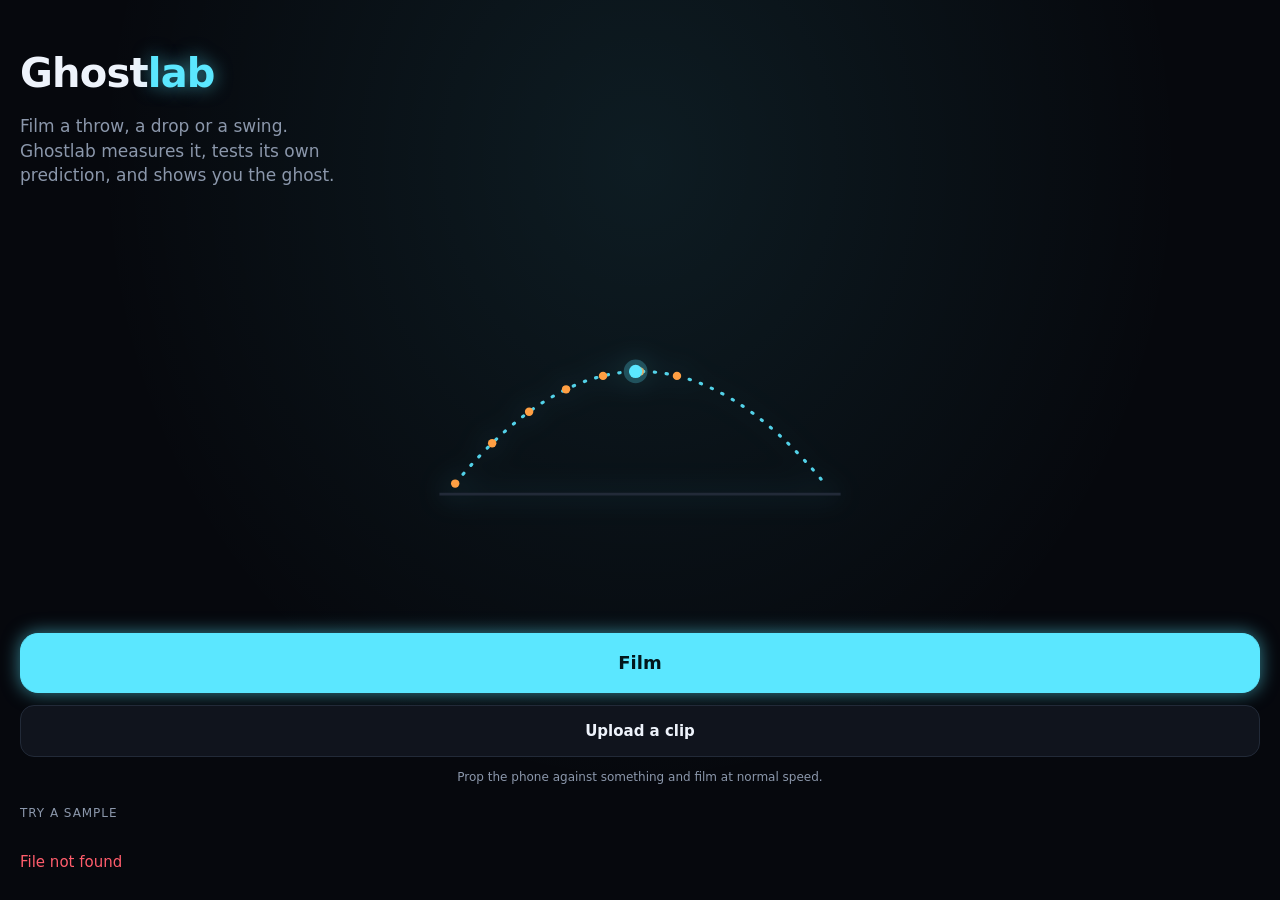
==== commit 6d740544: "iOS home-screen support: PNG touch icons, apple web-app meta tags, manifest colours matched" ====
--- a/web/index.html
+++ b/web/index.html
@@ -7,6 +7,11 @@
 <meta name="theme-color" content="#06080d">
 <link rel="icon" href="icon.svg" type="image/svg+xml">
 <link rel="manifest" href="manifest.webmanifest">
+<link rel="apple-touch-icon" href="/icons/apple-touch-icon.png">
+<meta name="apple-mobile-web-app-capable" content="yes">
+<meta name="mobile-web-app-capable" content="yes">
+<meta name="apple-mobile-web-app-status-bar-style" content="black-translucent">
+<meta name="apple-mobile-web-app-title" content="Ghostlab">
 <link rel="stylesheet" href="style.css">
 </head>
 <body data-screen="capture">
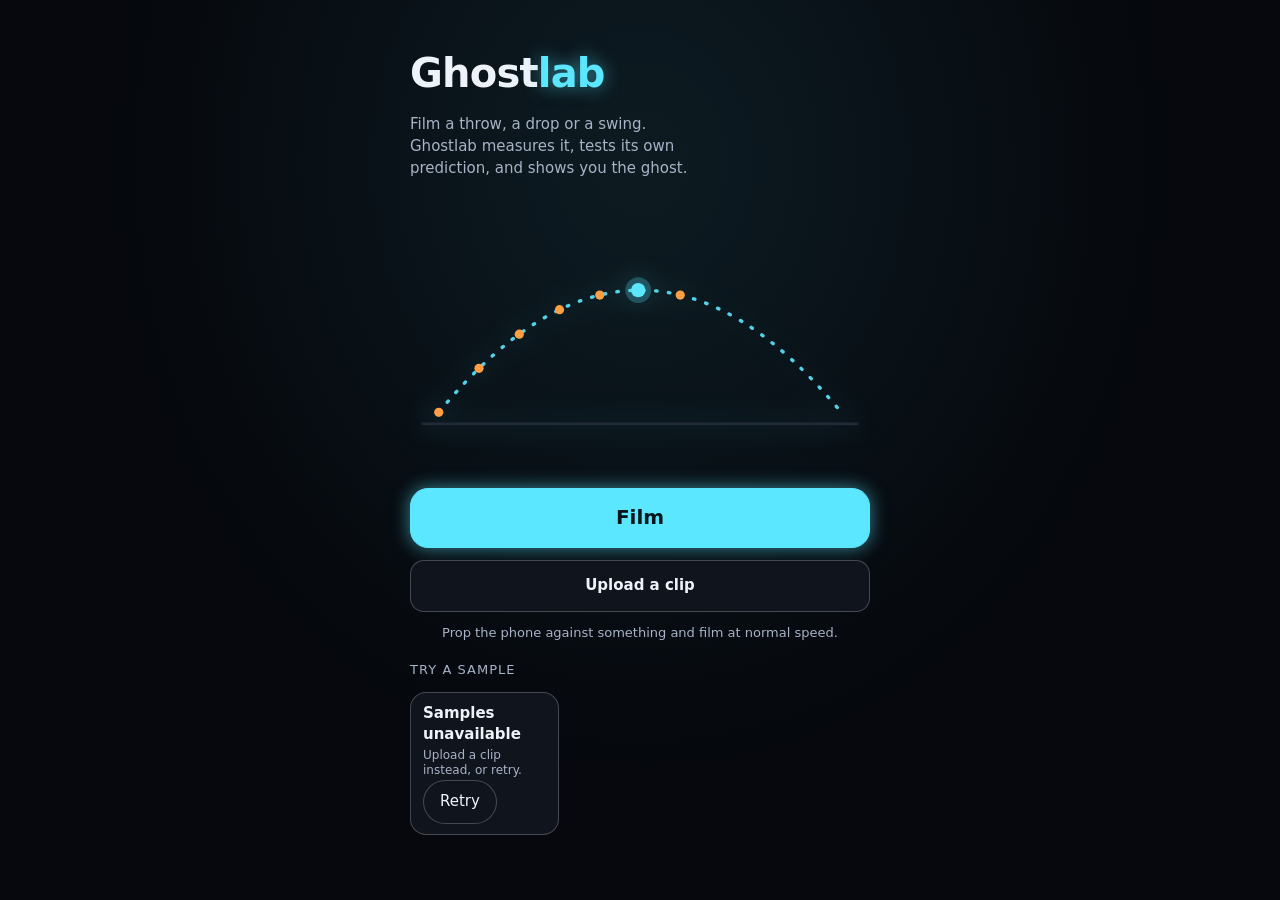
==== commit 22909734: "Hackathon quality pass: UI polish, hardened server, physics fixes, docs refresh Web: refined type sc" ====
--- a/web/index.html
+++ b/web/index.html
@@ -5,9 +5,13 @@
 <meta name="viewport" content="width=device-width, initial-scale=1, viewport-fit=cover">
 <title>Ghostlab</title>
 <meta name="theme-color" content="#06080d">
+<meta name="description" content="Ghostlab films a throw, drop or swing, measures it, tests its own physics prediction blind, and shows you the ghost: certified or refused.">
+<meta name="color-scheme" content="dark">
+<meta property="og:type" content="website"><meta property="og:title" content="Ghostlab"><meta property="og:description" content="Film it. Ghostlab predicts it, tests itself, and shows you the ghost."><meta property="og:image" content="icons/icon-512.png"><meta property="og:site_name" content="Ghostlab">
+<meta name="twitter:card" content="summary"><meta name="twitter:title" content="Ghostlab"><meta name="twitter:description" content="Film it. Ghostlab predicts it, tests itself, and shows you the ghost.">
 <link rel="icon" href="icon.svg" type="image/svg+xml">
 <link rel="manifest" href="manifest.webmanifest">
-<link rel="apple-touch-icon" href="/icons/apple-touch-icon.png">
+<link rel="apple-touch-icon" href="icons/apple-touch-icon.png">
 <meta name="apple-mobile-web-app-capable" content="yes">
 <meta name="mobile-web-app-capable" content="yes">
 <meta name="apple-mobile-web-app-status-bar-style" content="black-translucent">
@@ -15,9 +19,11 @@
 <link rel="stylesheet" href="style.css">
 </head>
 <body data-screen="capture">
-<div id="stage"><video id="video" playsinline muted loop></video><canvas id="overlay"></canvas></div>
+<noscript><p>Ghostlab needs JavaScript to run.</p></noscript>
+<div id="stage" aria-hidden="true"><video id="video" playsinline muted loop></video><canvas id="overlay"></canvas></div>
 
-<section data-screen="capture" class="screen capture">
+<main>
+<section data-screen="capture" class="screen capture" tabindex="-1" aria-label="Capture">
   <header>
     <h1 class="wordmark">Ghost<span>lab</span></h1>
     <p class="lede">Film a throw, a drop or a swing. Ghostlab measures it, tests its own prediction, and shows you the ghost.</p>
@@ -30,8 +36,8 @@
     <line x1="8" y1="138" x2="312" y2="138" stroke="var(--line)" stroke-width="2"/>
   </svg>
   <div class="bottom">
-    <label class="btn primary big">Film<input id="film-input" type="file" accept="video/*" capture="environment" hidden></label>
-    <label class="btn wide">Upload a clip<input id="upload-input" type="file" accept="video/*" hidden></label>
+    <label class="btn primary big">Film<input id="film-input" type="file" accept="video/*" capture="environment" class="sr"></label>
+    <label class="btn wide">Upload a clip<input id="upload-input" type="file" accept="video/*" class="sr"></label>
     <p class="hint">Prop the phone against something and film at normal speed.</p>
     <p class="label">Try a sample</p>
     <div id="demos" class="cards"></div>
@@ -39,7 +45,7 @@
   </div>
 </section>
 
-<section data-screen="analysing" class="screen over" hidden>
+<section data-screen="analysing" class="screen over" tabindex="-1" aria-label="Analysing" hidden>
   <div class="scan" aria-hidden="true"></div>
   <p class="status" role="status" aria-live="polite"><span class="spin"></span><span class="status-text"></span></p>
   <div class="dock err" hidden>
@@ -48,7 +54,7 @@
   </div>
 </section>
 
-<section data-screen="confirm" class="screen over" hidden>
+<section data-screen="confirm" class="screen over" tabindex="-1" aria-label="Confirm size" hidden>
   <div class="dock">
     <p class="label">Is this right?</p>
     <p class="detected">Detected: <b class="obj"></b></p>
@@ -60,15 +66,16 @@
   </div>
 </section>
 
-<section data-screen="verdict" class="screen over" hidden>
+<section data-screen="verdict" class="screen over" tabindex="-1" aria-label="Verdict" hidden>
   <span class="tag" hidden>Sample clip (synthetic)</span>
   <div class="dock sheet">
-    <div class="handle" role="button" tabindex="0" aria-label="Show the prediction test" aria-expanded="false"><i></i></div>
-    <div class="row">
+    <div class="handle" role="button" tabindex="0" aria-label="Show the prediction test" aria-expanded="false"><i></i><span class="ht"></span></div>
+    <div class="row verdict">
       <span class="badge"></span>
       <span class="off"></span>
     </div>
     <p class="reason" hidden></p>
+    <p class="legend" aria-label="Colour key"><span><i class="r"></i>Real</span><span><i class="g"></i>Ghost (prediction)</span><span><i class="w"></i>What-if</span></p>
     <div class="row buttons">
       <button class="btn" id="replay">Replay</button>
       <button class="btn primary" id="to-playground" hidden>What if&hellip;</button>
@@ -84,20 +91,22 @@
   </div>
 </section>
 
-<section data-screen="playground" class="screen over" hidden>
+<section data-screen="playground" class="screen over" tabindex="-1" aria-label="What if" hidden>
   <button class="btn back" id="back">&larr; Back</button>
   <div class="dock">
     <div class="chips presets"></div>
-    <label class="slider">Gravity <b id="gval"></b> m/s&sup2;<input id="g" type="range" min="1" max="26" step="0.1"></label>
+    <label class="slider">Gravity <b id="gval"></b> m/s&sup2;<input id="g" type="range" min="0.5" max="30" step="0.1"></label>
     <label class="slider" id="erow">Bounciness <b id="eval"></b><input id="e" type="range" min="0.1" max="0.98" step="0.01"></label>
     <div class="say"><input id="say" type="text" placeholder="Type: what if this was on Mars?" aria-label="What-if"><button class="btn mic" id="mic">Hold to talk</button></div>
     <p class="sub heard"></p>
+    <p class="legend" aria-label="Colour key"><span><i class="r"></i>Real</span><span><i class="g"></i>Ghost</span><span><i class="w"></i>What-if</span></p>
     <div class="row buttons">
       <button class="btn" id="export">Export clip</button>
     </div>
     <p class="msg" role="status" aria-live="polite"></p>
   </div>
 </section>
+</main>
 <script type="module" src="js/screens.js"></script>
 </body>
 </html>
--- a/web/style.css
+++ b/web/style.css
@@ -1,16 +1,22 @@
 :root {
-  --bg: #06080d; --card: #10141d; --ink: #eef3fb; --mute: #8b97ab; --line: #222a38;
+  --bg: #06080d; --card: #10141d; --ink: #eef3fb; --mute: #a8b3c7; --line: #222a38; --line-ctl: rgba(255, 255, 255, .22);
   --real: #ff9f43; --ghost: #5be7ff; --what: #c58bff; --ok: #3ddc84; --bad: #ff5d6c;
   --glow: 0 0 18px rgba(91, 231, 255, .55);
   --space-1: 6px; --space-2: 12px; --space-3: 20px; --space-4: 32px;
-  --t-1: 12px; --t-2: 15px; --t-3: 20px; --t-4: 34px;
+  --t-xs: 12px; --t-sm: 13px; --t-md: 15px; --t-lg: 20px; --t-xl: 30px; --t-2xl: 34px; --t-hero: 40px;
+  --lh-tight: 1.2; --lh-body: 1.45; --dim: #7c8799; color-scheme: dark;
 }
 * { box-sizing: border-box; }
-html, body { margin: 0; height: 100%; background: var(--bg); color: var(--ink); overflow-x: hidden;
-  font: var(--t-2)/1.45 system-ui, -apple-system, "Segoe UI", sans-serif; }
+html { -webkit-text-size-adjust: 100%; text-size-adjust: 100%; overscroll-behavior: none; }
+html, body { -webkit-tap-highlight-color: transparent; margin: 0; height: 100%; background: var(--bg); color: var(--ink); overflow-x: hidden;
+  font: var(--t-md)/var(--lh-body) system-ui, -apple-system, "Segoe UI", sans-serif; }
 button, input { font: inherit; color: inherit; }
 [hidden] { display: none !important; }
-h2 { font-size: var(--t-2); margin: var(--space-3) 0 var(--space-1); }
+main { display: contents; }
+.sr { position: absolute; width: 1px; height: 1px; margin: -1px; padding: 0; overflow: hidden; clip: rect(0 0 0 0); clip-path: inset(50%); white-space: nowrap; border: 0; }
+section[tabindex] { outline: none; }
+noscript p { position: relative; z-index: 2; padding: var(--space-4) var(--space-3); color: var(--bad); }
+h2 { font-size: var(--t-md); margin: var(--space-3) 0 var(--space-1); }
 
 #stage { position: fixed; inset: 0 0 var(--dock-h, 0px) 0; display: none; overflow: hidden;
   background:
@@ -20,45 +26,69 @@
 #stage video, #stage canvas { position: absolute; inset: 0; width: 100%; height: 100%; object-fit: contain; }
 body:not([data-screen="capture"]) #stage { display: block; }
 
-.screen { position: relative; z-index: 1; min-height: 100%; padding: calc(var(--space-4) + env(safe-area-inset-top)) var(--space-3) calc(var(--space-3) + env(safe-area-inset-bottom)); }
+.screen { position: relative; z-index: 1; min-height: 100%; padding: calc(var(--space-4) + env(safe-area-inset-top)) max(var(--space-3), env(safe-area-inset-right)) calc(var(--space-3) + env(safe-area-inset-bottom)) max(var(--space-3), env(safe-area-inset-left)); }
 .screen[hidden] { display: none; }
 .screen.over { position: fixed; inset: 0; pointer-events: none; min-height: 0; padding: 0; }
 .screen.over > * { pointer-events: auto; }
 
-.wordmark { font-size: var(--t-4); margin: var(--space-4) 0 var(--space-2); letter-spacing: -.02em; }
+.wordmark { font-size: var(--t-2xl); margin: var(--space-4) 0 var(--space-2); letter-spacing: -.02em; }
 .wordmark span { color: var(--ghost); text-shadow: var(--glow); }
 .lede { color: var(--mute); max-width: 32ch; }
-.hint { color: var(--mute); font-size: var(--t-1); }
-.label { color: var(--mute); font-size: var(--t-1); text-transform: uppercase; letter-spacing: .08em; margin: var(--space-4) 0 var(--space-1); }
-.sub { color: var(--mute); font-size: 13px; margin: var(--space-1) 0; }
+.hint { color: var(--mute); font-size: var(--t-sm); }
+.label { color: var(--mute); font-size: var(--t-sm); text-transform: uppercase; letter-spacing: .08em; margin: var(--space-4) 0 var(--space-1); }
+.sub { color: var(--mute); font-size: var(--t-sm); margin: var(--space-1) 0; }
 .msg { color: var(--bad); min-height: 1.4em; margin: var(--space-1) 0; }
 
 .actions { display: flex; gap: var(--space-2); margin: var(--space-3) 0 var(--space-2); }
 .btn { display: inline-flex; align-items: center; justify-content: center; min-height: 48px; padding: 0 var(--space-3); border-radius: 14px;
-  background: var(--card); border: 1px solid var(--line); cursor: pointer; font-weight: 600; user-select: none; touch-action: manipulation; }
+  background: var(--card); border: 1px solid var(--line-ctl); cursor: pointer; font-weight: 600; user-select: none; touch-action: manipulation; }
 .btn.primary { background: var(--ghost); color: #02161b; border-color: var(--ghost); box-shadow: var(--glow); }
 .btn.wide { width: 100%; }
-.btn:disabled { opacity: .5; }
+.btn:disabled { opacity: 1; background: #151a24; color: var(--dim); border-color: var(--line-ctl); box-shadow: none; cursor: not-allowed; }
+.btn.primary:disabled { background: #1c3a41; color: #7fa9b1; border-color: #24464e; }
 .chips { display: flex; flex-wrap: wrap; gap: var(--space-1); }
-.chip { min-height: 44px; background: var(--card); border: 1px solid var(--line); border-radius: 999px; padding: 0 16px; cursor: pointer; }
-.chip:hover, .chip.on { border-color: var(--ghost); color: var(--ghost); }
+.chip { min-height: 44px; background: var(--card); border: 1px solid var(--line-ctl); border-radius: 999px; padding: 0 16px; cursor: pointer; }
+.chip.on { border-color: var(--ghost); color: var(--ghost); }
+.chip:active { border-color: var(--ghost); }
+@media (hover: hover) { .chip:hover { border-color: var(--ghost); color: var(--ghost); } .btn:hover:not(:disabled) { border-color: var(--ghost); } .btn.primary:hover:not(:disabled) { filter: brightness(1.08); } }
+:focus-visible { outline: 2px solid var(--ghost); outline-offset: 2px; }
+label.btn:focus-within { outline: 2px solid var(--ghost); outline-offset: 3px; }
+.btn, .chip { transition: border-color .15s, color .15s, transform .12s, filter .15s; }
 
-.dock { position: absolute; left: 0; right: 0; bottom: 0; background: rgba(16, 20, 29, .93); backdrop-filter: blur(12px); -webkit-backdrop-filter: blur(12px);
-  border-top: 1px solid rgba(255, 255, 255, .07); box-shadow: 0 -18px 48px rgba(0, 0, 0, .5);
-  border-radius: 22px 22px 0 0; padding: var(--space-3) var(--space-3) calc(var(--space-3) + env(safe-area-inset-bottom)); }
+.dock { position: absolute; left: 0; right: 0; bottom: 0; background: #10141d; background: rgba(16, 20, 29, .93); backdrop-filter: blur(12px); -webkit-backdrop-filter: blur(12px);
+  border-top: 1px solid rgba(255, 255, 255, .07); box-shadow: 0 -18px 48px rgba(0, 0, 0, .5), inset 0 1px 0 rgba(255, 255, 255, .06);
+  border-radius: 22px 22px 0 0; padding: var(--space-3) max(var(--space-3), env(safe-area-inset-right)) calc(var(--space-3) + env(safe-area-inset-bottom)) max(var(--space-3), env(safe-area-inset-left)); }
 .dock .label { margin-top: 0; }
 .row { display: flex; align-items: center; gap: var(--space-2); }
 .row.buttons { margin-top: var(--space-2); flex-wrap: wrap; }
-.row.buttons .btn { flex: 1; }
+.row.buttons .btn { flex: 1; min-width: 0; white-space: nowrap; }
+.row.verdict { flex-wrap: wrap; justify-content: space-between; row-gap: var(--space-1); }
 
-.tag { position: absolute; white-space: nowrap; max-width: calc(100% - 24px); overflow: hidden; text-overflow: ellipsis; top: calc(var(--space-2) + env(safe-area-inset-top)); left: var(--space-2); background: rgba(6, 8, 13, .75);
-  border: 1px solid var(--line); border-radius: 999px; padding: 3px 10px; font-size: var(--t-1); color: var(--mute); }
-.badge { font-weight: 700; letter-spacing: .08em; border-radius: 8px; padding: 6px 12px; }
-.badge.ok { background: rgba(61, 220, 132, .15); color: var(--ok); border: 1px solid var(--ok); }
-.badge.bad { background: rgba(255, 93, 108, .15); color: var(--bad); border: 1px solid var(--bad); }
-.off { font-size: var(--t-3); }
+.tag { position: absolute; white-space: nowrap; max-width: calc(100% - 24px); overflow: hidden; text-overflow: ellipsis; top: calc(var(--space-2) + env(safe-area-inset-top)); left: calc(var(--space-2) + env(safe-area-inset-left)); background: rgba(6, 8, 13, .9);
+  border: 1px solid #b9822e; border-radius: 999px; padding: 4px 12px 4px 10px; font-size: var(--t-sm); color: #ffc46b; }
+.tag::before { content: "\2697\FE0E  "; }
+.badge { font-weight: 800; font-size: var(--t-lg); letter-spacing: .08em; flex: none; border-radius: 12px; padding: 8px 16px; animation: land .42s cubic-bezier(.2, .9, .3, 1.2) both; }
+.badge::before { margin-right: 8px; }
+.badge.ok::before { content: "\2713"; }
+.badge.bad::before { content: "\2715"; }
+@media (max-width: 400px) { .badge { padding: 8px 12px; letter-spacing: .05em; } }
+@keyframes land { from { opacity: 0; transform: scale(.7); } to { opacity: 1; transform: none; } }
+.badge.ok { background: rgba(61, 220, 132, .15); color: var(--ok); border: 1px solid var(--ok); box-shadow: 0 0 26px rgba(61, 220, 132, .45); }
+.badge.bad { background: rgba(255, 93, 108, .15); color: var(--bad); border: 1px solid var(--bad); box-shadow: 0 0 26px rgba(255, 93, 108, .45); animation: land .42s cubic-bezier(.2, .9, .3, 1.2) both, shake .4s .42s ease-in-out; }
+.badge.ok { animation: land .42s cubic-bezier(.2, .9, .3, 1.2) both, ring 1s .42s ease-out; }
+@keyframes ring { from { box-shadow: 0 0 26px rgba(61, 220, 132, .45), 0 0 0 0 rgba(61, 220, 132, .55); } to { box-shadow: 0 0 26px rgba(61, 220, 132, .45), 0 0 0 18px rgba(61, 220, 132, 0); } }
+@keyframes shake { 20% { transform: translateX(-5px); } 40% { transform: translateX(5px); } 60% { transform: translateX(-3px); } 80% { transform: translateX(3px); } }
+.off { margin-left: auto; text-align: right; white-space: nowrap; font-size: clamp(22px, 7vw, var(--t-xl)); font-weight: 700; line-height: var(--lh-tight); font-variant-numeric: tabular-nums; animation: rise .4s .1s ease-out both; }
+.off:not(:empty)::after { content: "prediction error"; display: block; font-size: var(--t-sm); font-weight: 500; color: var(--mute); }
+#numbers, .slider b { font-variant-numeric: tabular-nums; }
+.legend { display: flex; flex-wrap: wrap; gap: var(--space-1) var(--space-2); margin: var(--space-2) 0 0; font-size: var(--t-sm); color: var(--mute); }
+.legend i { display: inline-block; width: 9px; height: 9px; border-radius: 50%; margin-right: 6px; }
+.legend .r { background: var(--real); } .legend .g { background: var(--ghost); } .legend .w { background: var(--what); }
 .reason { color: var(--ink); margin: var(--space-2) 0 0; }
 
+@keyframes rise { from { opacity: 0; transform: translateY(6px); } to { opacity: 1; transform: none; } }
+@keyframes enter { from { opacity: 0; transform: translateY(14px); } to { opacity: 1; transform: none; } }
+@keyframes fade { from { opacity: 0; } to { opacity: 1; } }
 .spin { display: inline-block; width: 14px; height: 14px; border: 2px solid var(--line); border-top-color: var(--ghost); border-radius: 50%;
   animation: turn .8s linear infinite; margin-right: 10px; vertical-align: -2px; }
 @keyframes turn { to { transform: rotate(360deg); } }
@@ -66,53 +96,88 @@
   text-shadow: 0 1px 8px #000; }
 .scan { position: absolute; left: 0; right: 0; height: 2px; background: var(--ghost); box-shadow: var(--glow); opacity: .7; animation: sweep 2.2s ease-in-out infinite alternate; }
 @keyframes sweep { from { top: 18%; } to { top: 78%; } }
-.err { text-align: center; }
+.err { display: grid; gap: var(--space-2); text-align: center; border-top: 2px solid var(--bad); }
+.err .btn { width: 100%; }
+.err #retry-job { background: var(--ghost); color: #02161b; border-color: var(--ghost); box-shadow: var(--glow); }
+.err #retry-job:not([hidden]) ~ #film-again { background: var(--card); color: var(--ink); border-color: var(--line-ctl); box-shadow: none; }
+.err-text::before { content: "!"; display: block; margin: 0 auto var(--space-1); width: 28px; height: 28px; line-height: 28px; border-radius: 50%; background: rgba(255, 93, 108, .16); color: var(--bad); font-weight: 800; }
 .err[hidden] { display: none; }
-.err-text { margin-top: 0; }
+.err-text { margin: 0; }
 
-.detected { font-size: var(--t-3); margin: 0; }
+.detected { font-size: var(--t-lg); margin: 0; }
 .sizes { margin: var(--space-2) 0; }
 .custom { display: block; margin: var(--space-1) 0; color: var(--mute); }
 .custom[hidden] { display: none; }
-.custom input, .say input { min-height: 44px; width: 100%; background: #0a0d14; border: 1px solid var(--line); border-radius: 12px; padding: 0 var(--space-2); }
+.custom input, .say input { min-height: 44px; width: 100%; background: #0a0d14; border: 1px solid var(--line-ctl); border-radius: 12px; padding: 0 var(--space-2); }
 
-.handle { display: flex; justify-content: center; padding: 0 0 var(--space-2); margin-top: -8px; cursor: grab; touch-action: none; min-height: 28px; align-items: center; }
-.handle i { width: 44px; height: 5px; border-radius: 3px; background: var(--line); }
-.sheet-body { max-height: 50vh; max-height: 50dvh; overflow-y: auto; overscroll-behavior: contain; padding-bottom: var(--space-3);
-  -webkit-mask-image: linear-gradient(#000 calc(100% - 24px), transparent); mask-image: linear-gradient(#000 calc(100% - 24px), transparent); }
+.handle { display: flex; flex-direction: column; justify-content: center; gap: 6px; padding: 8px 0; margin-top: -12px; cursor: grab; touch-action: none; min-height: 44px; align-items: center; }
+.handle i { width: 48px; height: 5px; border-radius: 3px; background: rgba(255, 255, 255, .3); }
+.handle .ht { display: inline-flex; align-items: center; gap: 8px; font-size: var(--t-sm); font-weight: 500; color: var(--mute); }
+.handle .ht::before { content: ""; width: 7px; height: 7px; border-right: 2px solid currentColor; border-bottom: 2px solid currentColor; transform: translateY(2px) rotate(-135deg); transition: transform .2s; }
+.handle[aria-expanded="true"] .ht::before { transform: translateY(-2px) rotate(45deg); }
+.handle .ht::after { content: "Show the prediction test"; }
+.handle[aria-expanded="true"] .ht::after { content: "Hide"; }
+.handle:focus-visible { outline-offset: -3px; border-radius: 14px; }
+.screen:has(.handle[aria-expanded="true"]) .tag { opacity: 0; pointer-events: none; transition: opacity .2s; }
+.sheet-body { max-height: 50vh; max-height: 50dvh; overflow-y: auto; overscroll-behavior: contain; padding-bottom: var(--space-4); }
 .sheet-body[hidden] { display: none; }
 #plot { width: 100%; height: 190px; display: block; }
-table { width: 100%; border-collapse: collapse; }
-td { padding: 6px 0; border-bottom: 1px solid var(--line); }
-td:last-child { text-align: right; }
+#numbers table { width: 100%; border-collapse: collapse; }
+#numbers td { padding: 6px 0; border-bottom: 1px solid var(--line); }
+#numbers td:last-child { text-align: right; }
 
-.back { position: absolute; top: calc(var(--space-2) + env(safe-area-inset-top)); left: var(--space-2); background: rgba(6, 8, 13, .75); }
-.slider { display: block; margin: var(--space-2) 0; color: var(--mute); }
+.back { position: absolute; top: calc(var(--space-2) + env(safe-area-inset-top)); left: calc(var(--space-2) + env(safe-area-inset-left)); background: rgba(6, 8, 13, .9); }
+.slider { display: flex; flex-wrap: wrap; align-items: baseline; gap: 0 6px; margin: var(--space-2) 0; color: var(--mute); }
 .slider b { color: var(--what); }
 .slider[hidden] { display: none; }
-input[type=range] { width: 100%; height: 36px; accent-color: var(--what); }
+input[type=range] { flex: 1 0 100%; width: 100%; height: 44px; accent-color: var(--what); -webkit-appearance: none; appearance: none; background: transparent; margin: 0; }
+input[type=range]::-webkit-slider-runnable-track { height: 6px; border-radius: 3px; background: linear-gradient(var(--what), var(--what)) 0 / var(--pct, 0%) 100% no-repeat, var(--line); }
+input[type=range]::-moz-range-track { height: 6px; border-radius: 3px; background: var(--line); }
+input[type=range]::-moz-range-progress { height: 6px; border-radius: 3px; background: var(--what); }
+input[type=range]:focus-visible { outline: none; }
+input[type=range]:focus-visible::-webkit-slider-thumb { outline: 2px solid var(--ghost); outline-offset: 3px; }
+input[type=range]:focus-visible::-moz-range-thumb { outline: 2px solid var(--ghost); outline-offset: 3px; }
+input[type=range]::-webkit-slider-thumb { -webkit-appearance: none; width: 28px; height: 28px; margin-top: -11px; border-radius: 50%; background: var(--what); border: 3px solid #1a1226; box-shadow: 0 0 14px rgba(197, 139, 255, .7); }
+input[type=range]::-moz-range-thumb { width: 28px; height: 28px; border-radius: 50%; background: var(--what); border: 3px solid #1a1226; box-shadow: 0 0 14px rgba(197, 139, 255, .7); }
 .say { display: flex; gap: var(--space-1); margin-top: var(--space-2); }
 .say .mic { flex: 0 0 auto; padding: 0 14px; touch-action: none; }
 .say .mic.rec { border-color: var(--bad); color: var(--bad); }
 .presets .chip.on { border-color: var(--what); color: var(--what); }
 
 /* Capture: composed for one hand. Title and ghost arc on top, actions in the thumb zone. */
-html, body { height: 100%; }
-.screen.capture { display: flex; flex-direction: column; justify-content: space-between; min-height: 100vh; min-height: 100dvh; gap: var(--space-3);
+.screen.capture { display: flex; flex-direction: column; justify-content: space-between; min-height: 100vh; min-height: 100svh; min-height: 100dvh; gap: var(--space-3);
   background: radial-gradient(ellipse at 50% 18%, rgba(91, 231, 255, .09), transparent 60%); }
-.capture .wordmark { margin: var(--space-2) 0 var(--space-2); font-size: 40px; }
-.capture .lede { font-size: 17px; max-width: 30ch; margin: 0; }
-.hero { width: 100%; max-height: 22vh; flex: 0 1 auto; align-self: center; overflow: visible; filter: drop-shadow(0 0 14px rgba(91, 231, 255, .35)); }
+.capture .wordmark { margin: var(--space-2) 0 var(--space-2); font-size: var(--t-hero); }
+.capture .lede { font-size: var(--t-md); max-width: 30ch; margin: 0; }
+.hero { width: 100%; max-height: 30vh; flex: 1 1 auto; min-height: 110px; align-self: center; overflow: visible; filter: drop-shadow(0 0 14px rgba(91, 231, 255, .35)); }
 .capture .bottom { display: grid; gap: var(--space-2); }
-.btn.big { min-height: 60px; font-size: 18px; border-radius: 18px; }
+.btn.big { min-height: 60px; font-size: var(--t-lg); border-radius: 18px; }
 .capture .btn.wide { min-height: 52px; }
 .capture .hint { margin: 0; text-align: center; }
 .capture .label { margin: var(--space-1) 0 0; }
 .cards { display: grid; grid-template-columns: repeat(3, 1fr); gap: var(--space-1); }
 .chip.card { display: grid; gap: 2px; justify-items: start; text-align: left; border-radius: 16px; padding: 10px 12px; min-height: 64px; align-content: center; }
-.chip.card b { font-size: 16px; color: var(--ink); }
-.chip.card span { font-size: 11.5px; line-height: 1.25; color: var(--mute); }
+.chip.card b { font-size: var(--t-md); color: var(--ink); }
+.chip.card span { font-size: var(--t-xs); line-height: 1.25; color: var(--mute); }
 .chip.card:active { transform: scale(.98); border-color: var(--ghost); }
 .btn:active { transform: scale(.985); }
-@media (max-height: 700px) { .hero { max-height: 16vh; } .capture .lede { font-size: 15px; } }
-@media (prefers-reduced-motion: reduce) { .scan, .spin { animation: none; } }
+@media (max-height: 700px) { .hero { max-height: 18vh; } .capture .lede { font-size: var(--t-md); } }
+/* Screen and dock entrances */
+.screen:not([hidden]) { animation: fade .22s ease-out both; }
+.screen.over:not([hidden]) > .dock { animation: enter .24s ease-out both; }
+@supports not ((backdrop-filter: blur(1px)) or (-webkit-backdrop-filter: blur(1px))) { .dock { background: #10141d; } }
+
+/* Desktop: a centred phone-width column over the full-bleed stage */
+@media (min-width: 700px) {
+  .dock { left: 0; right: 0; margin: 0 auto; width: 460px; max-width: 100%; border-left: 1px solid rgba(255, 255, 255, .07); border-right: 1px solid rgba(255, 255, 255, .07); }
+  .screen.capture { padding-left: max(var(--space-3), calc((100vw - 460px) / 2)); padding-right: max(var(--space-3), calc((100vw - 460px) / 2)); }
+  .tag, .back { left: max(var(--space-2), calc((100vw - 460px) / 2 + var(--space-2))); }
+}
+
+@media (prefers-reduced-motion: reduce) {
+  .handle .ht::before { transition: none; }
+  *, *::before, *::after { animation-duration: .01ms !important; animation-iteration-count: 1 !important; transition: none !important; }
+  .scan, .spin { animation: none !important; }
+  .hero circle[r="5"], .hero circle[r="9"] { display: none; }
+  .btn:active, .chip.card:active { transform: none; }
+}
